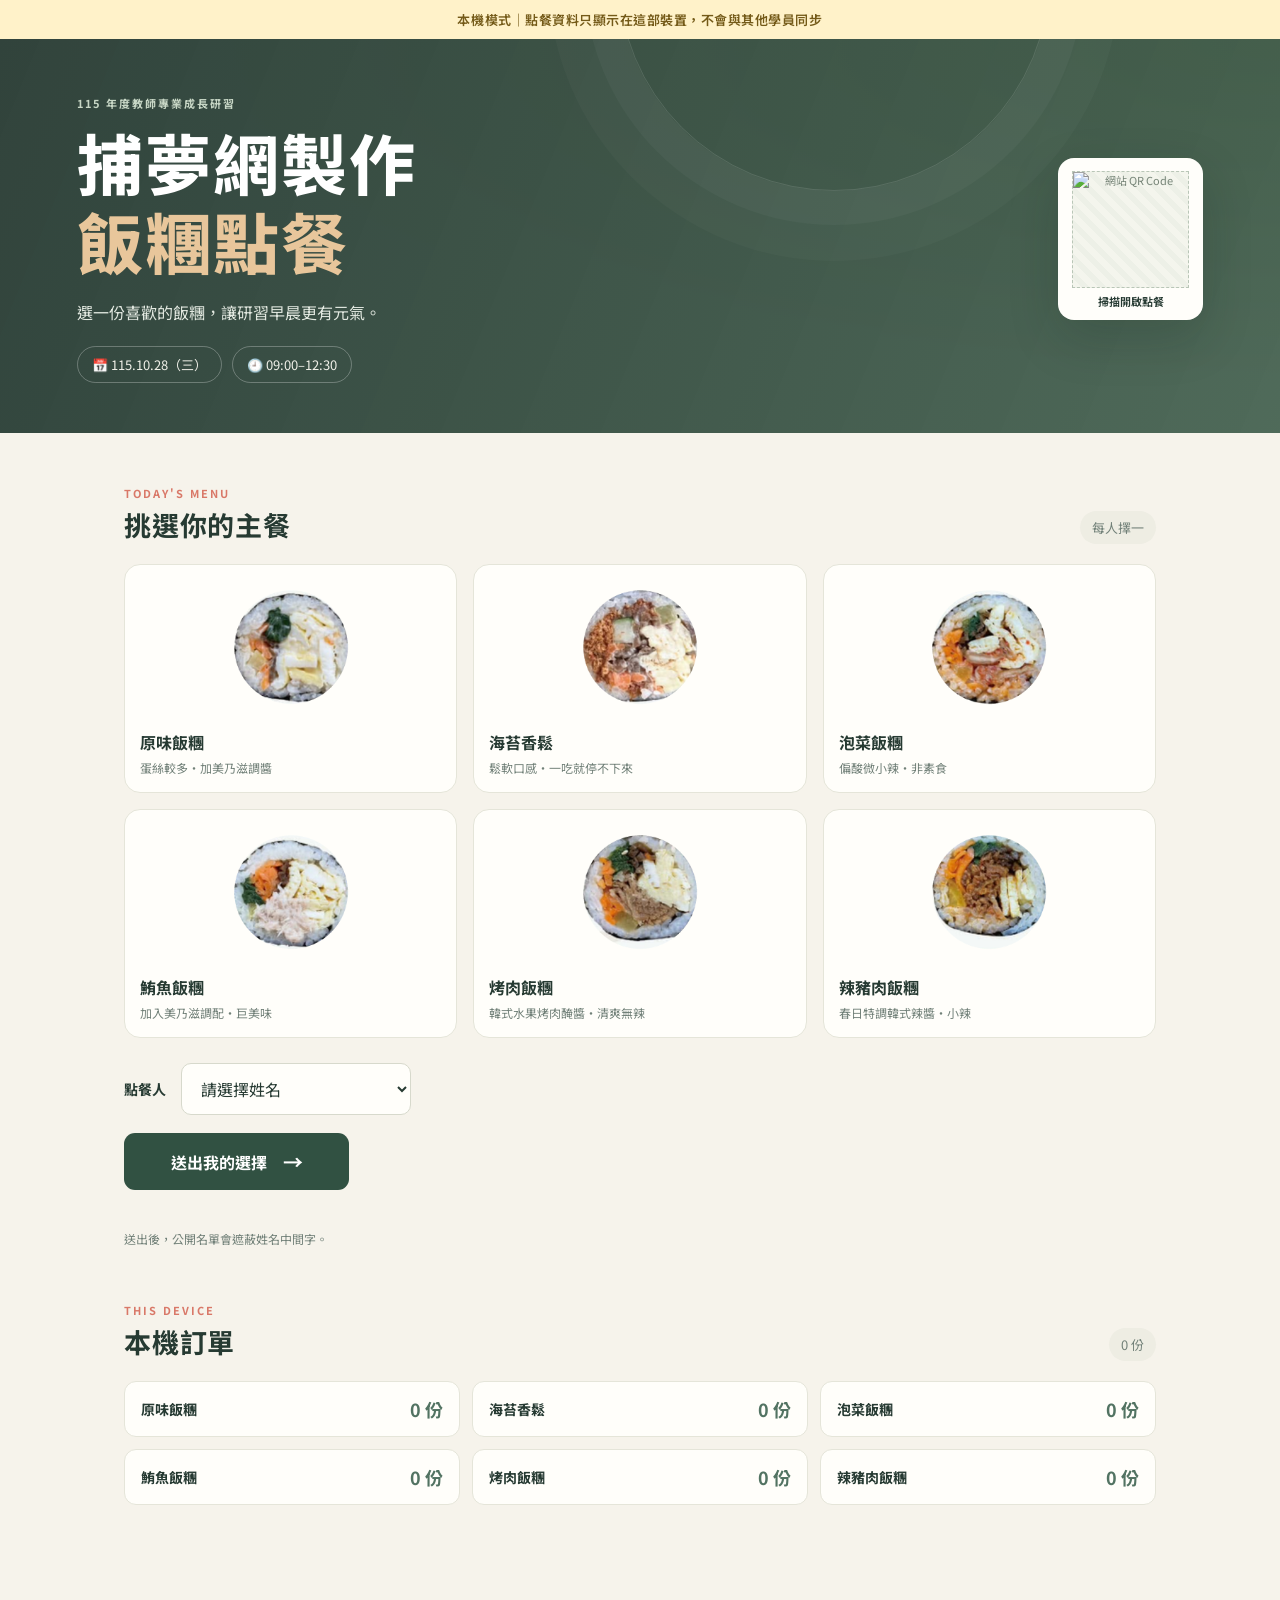
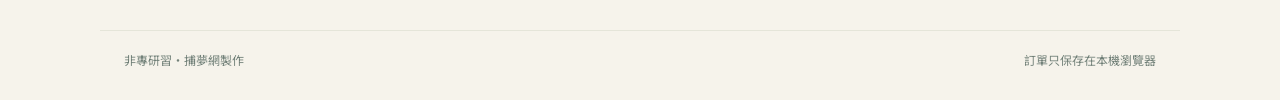
==== index.html @ 96fbd4ed "Create workshop lunch ordering site" ====
<!doctype html>
<html lang="zh-Hant">
<head>
  <meta charset="utf-8">
  <meta name="viewport" content="width=device-width, initial-scale=1">
  <meta name="theme-color" content="#f6f3eb">
  <title>非專研習・捕夢網製作｜飯糰點餐</title>
  <link rel="stylesheet" href="styles.css">
</head>
<body>
  <div class="preview-banner">本機模式｜點餐資料只顯示在這部裝置，不會與其他學員同步</div>
  <header class="hero">
    <div class="hero-copy">
      <p class="eyebrow">115 年度教師專業成長研習</p>
      <h1>捕夢網製作<br><span>飯糰點餐</span></h1>
      <p class="lead">選一份喜歡的飯糰，讓研習早晨更有元氣。</p>
      <div class="event-meta"><span>📅 115.10.28（三）</span><span>🕘 09:00–12:30</span></div>
    </div>
    <aside class="qr-card" aria-label="網站 QR Code">
      <div id="qr-placeholder" class="qr-placeholder"><span>網站發布後<br>顯示 QR Code</span></div>
      <p>掃描開啟點餐</p>
    </aside>
  </header>

  <main>
    <section class="menu-section" aria-labelledby="menu-title">
      <div class="section-heading"><div><p class="eyebrow">TODAY'S MENU</p><h2 id="menu-title">挑選你的主餐</h2></div><span class="select-note">每人擇一</span></div>
      <form id="order-form">
        <fieldset class="menu-grid" aria-label="主餐選項">
          <legend class="sr-only">請選擇一種飯糰</legend>
          <label class="meal-card"><input type="radio" name="meal" value="原味飯糰" required><span class="meal-photo p1" role="img" aria-label="原味飯糰圖片"></span><span class="meal-info"><strong>原味飯糰</strong><small>蛋絲較多・加美乃滋調醬</small></span><span class="checkmark">✓</span></label>
          <label class="meal-card"><input type="radio" name="meal" value="海苔香鬆"><span class="meal-photo p2" role="img" aria-label="海苔香鬆飯糰圖片"></span><span class="meal-info"><strong>海苔香鬆</strong><small>鬆軟口感・一吃就停不下來</small></span><span class="checkmark">✓</span></label>
          <label class="meal-card"><input type="radio" name="meal" value="泡菜飯糰"><span class="meal-photo p3" role="img" aria-label="泡菜飯糰圖片"></span><span class="meal-info"><strong>泡菜飯糰</strong><small>偏酸微小辣・非素食</small></span><span class="checkmark">✓</span></label>
          <label class="meal-card"><input type="radio" name="meal" value="鮪魚飯糰"><span class="meal-photo p4" role="img" aria-label="鮪魚飯糰圖片"></span><span class="meal-info"><strong>鮪魚飯糰</strong><small>加入美乃滋調配・巨美味</small></span><span class="checkmark">✓</span></label>
          <label class="meal-card"><input type="radio" name="meal" value="烤肉飯糰"><span class="meal-photo p5" role="img" aria-label="烤肉飯糰圖片"></span><span class="meal-info"><strong>烤肉飯糰</strong><small>韓式水果烤肉醃醬・清爽無辣</small></span><span class="checkmark">✓</span></label>
          <label class="meal-card"><input type="radio" name="meal" value="辣豬肉飯糰"><span class="meal-photo p6" role="img" aria-label="辣豬肉飯糰圖片"></span><span class="meal-info"><strong>辣豬肉飯糰</strong><small>春日特調韓式辣醬・小辣</small></span><span class="checkmark">✓</span></label>
        </fieldset>
        <div class="form-row">
          <label for="attendee">點餐人</label>
          <select id="attendee" name="attendee" required>
            <option value="" selected disabled>請選擇姓名</option>
            <option>怡雯</option><option>永哲</option><option>佩湘</option><option>思瑩</option><option>恩慈</option><option>育如</option><option>玉帆</option>
            <option value="onsite">現場報名（自行填姓名）</option>
          </select>
          <input id="onsite-name" class="onsite-name" type="text" maxlength="30" placeholder="請填寫姓名" aria-label="現場報名姓名" hidden>
        </div>
        <button class="submit-button" type="submit">送出我的選擇 <span>→</span></button>
        <p id="form-message" class="form-message" role="status" aria-live="polite"></p>
        <p class="privacy-note">送出後，公開名單會遮蔽姓名中間字。</p>
      </form>
    </section>

    <section id="thanks" class="thanks-card" hidden>
      <div class="thanks-icon">✦</div><div><h2>點餐已收到</h2><p id="receipt-text"></p></div>
      <button id="download-card" class="secondary-button" type="button">下載 PNG 點餐卡</button>
    </section>

    <section class="orders-section"><div class="section-heading"><div><p class="eyebrow">THIS DEVICE</p><h2>本機訂單</h2></div><span id="total-count" class="total-count">0 份</span></div><div id="meal-stats" class="stats-grid"></div><div id="public-orders" class="public-orders"></div></section>
  </main>
  <footer><span>非專研習・捕夢網製作</span><span>訂單只保存在本機瀏覽器</span></footer>
  <canvas id="order-canvas" width="900" height="1200" hidden></canvas>
  <script src="app.js" defer></script>
</body>
</html>
---- styles.css ----
@import url('https://fonts.googleapis.com/css2?family=Noto+Sans+TC:wght@400;500;600;700;800&family=Playfair+Display:wght@600;700&display=swap');
:root{--ink:#263a32;--muted:#718078;--green:#527362;--deep:#315142;--cream:#f6f3eb;--paper:#fffefa;--coral:#d97868;--line:#e5e5d9;--shadow:0 18px 50px rgba(46,67,53,.09)}
*{box-sizing:border-box}body{margin:0;background:var(--cream);color:var(--ink);font-family:'Noto Sans TC',sans-serif;font-size:16px}.preview-banner{background:#fff2c9;color:#745a18;text-align:center;padding:10px 16px;font-size:13px;font-weight:600;letter-spacing:.04em}.hero{background:linear-gradient(112deg,rgba(38,58,50,.95),rgba(56,87,69,.88)),radial-gradient(ellipse at top right,#b5b794,transparent 60%);color:white;padding:56px max(6vw,24px) 50px;display:flex;align-items:center;justify-content:space-between;gap:34px;position:relative;overflow:hidden}.hero:after{content:"";position:absolute;width:430px;height:430px;border:1px solid rgba(255,255,255,.12);border-radius:50%;right:18%;top:-280px;box-shadow:0 0 0 34px rgba(255,255,255,.03),0 0 0 70px rgba(255,255,255,.025)}.hero-copy{position:relative;z-index:1;max-width:690px}.eyebrow{color:#c8d7c6;font-size:11px;letter-spacing:.18em;font-weight:700;margin:0 0 11px;text-transform:uppercase}.hero h1{font-size:clamp(39px,6vw,66px);line-height:1.2;letter-spacing:.03em;margin:0;font-weight:800}.hero h1 span{color:#e8c69b}.lead{color:#e3e9e1;margin:20px 0 22px;font-size:16px}.event-meta{display:flex;flex-wrap:wrap;gap:10px}.event-meta span{border:1px solid rgba(255,255,255,.27);border-radius:999px;padding:8px 14px;font-size:13px;color:#f1f1e9}.qr-card{position:relative;z-index:1;text-align:center;background:var(--paper);border-radius:16px;padding:13px 14px 8px;color:var(--ink);width:145px;flex:0 0 145px;box-shadow:0 18px 50px rgba(18,33,25,.18)}.qr-card p{font-size:11px;margin:5px 0 3px;font-weight:600}.qr-placeholder{width:117px;height:117px;border:1px dashed #b9c6b7;display:grid;place-items:center;background:repeating-linear-gradient(45deg,#f4f5ed,#f4f5ed 6px,#edf0e7 6px,#edf0e7 12px);color:#778578;font-size:11px;line-height:1.6}.qr-placeholder img{width:100%;height:100%;object-fit:cover}main{max-width:1080px;padding:52px 24px 70px;margin:0 auto}.menu-section,.orders-section{margin-bottom:55px}.section-heading{display:flex;align-items:end;justify-content:space-between;gap:18px;margin-bottom:20px}.section-heading .eyebrow{color:var(--coral);margin-bottom:4px}.section-heading h2{font-size:27px;letter-spacing:.03em;margin:0}.select-note,.total-count{color:var(--muted);font-size:13px;background:#eeede3;padding:7px 12px;border-radius:999px}.menu-grid{border:0;padding:0;margin:0 0 25px;display:grid;grid-template-columns:repeat(3,minmax(0,1fr));gap:16px}.meal-card{position:relative;display:flex;flex-direction:column;overflow:hidden;border:1px solid var(--line);background:var(--paper);border-radius:16px;cursor:pointer;transition:transform .18s ease,border-color .18s ease,box-shadow .18s ease}.meal-card:hover{transform:translateY(-3px);box-shadow:var(--shadow)}.meal-card:has(input:checked){border:2px solid var(--green);box-shadow:0 0 0 3px rgba(82,115,98,.12)}.meal-card input{position:absolute;opacity:0;inset:0;z-index:1;cursor:pointer}.meal-photo{display:block;width:min(100%,136px);aspect-ratio:1;border-radius:50%;margin:14px auto 2px;background-repeat:no-repeat;background-size:contain;background-position:center;background-color:transparent}.p1{background-image:url('assets/meal-circle-1.png')}.p2{background-image:url('assets/meal-circle-2.png')}.p3{background-image:url('assets/meal-circle-3.png')}.p4{background-image:url('assets/meal-circle-4.png')}.p5{background-image:url('assets/meal-circle-5.png')}.p6{background-image:url('assets/meal-circle-6.png')}.meal-info{display:flex;flex-direction:column;gap:5px;padding:13px 15px 15px}.meal-info strong{font-size:16px}.meal-info small{font-size:12px;line-height:1.5;color:var(--muted)}.checkmark{position:absolute;right:12px;top:12px;z-index:2;display:grid;place-items:center;width:27px;height:27px;border-radius:50%;background:var(--green);color:white;opacity:0;pointer-events:none}.meal-card:has(input:checked) .checkmark{opacity:1}.sr-only{position:absolute!important;width:1px;height:1px;padding:0;margin:-1px;overflow:hidden;clip:rect(0,0,0,0);white-space:nowrap;border:0}.form-row{display:flex;gap:15px;align-items:center;flex-wrap:wrap;margin:25px 0 18px}.form-row label{font-weight:700;font-size:14px}.form-row select,.onsite-name{font:inherit;border:1px solid #d7d9cc;background:var(--paper);border-radius:10px;padding:12px 15px;color:var(--ink);min-width:230px}.onsite-name:not([hidden]){display:block}.submit-button{border:0;background:var(--deep);color:white;border-radius:11px;padding:14px 21px;font:inherit;font-weight:700;cursor:pointer;min-width:225px;transition:background .2s}.submit-button:hover{background:#243c30}.submit-button span{font-size:20px;vertical-align:-1px;margin-left:12px}.form-message{min-height:24px;color:#b54f43;font-size:13px;margin:8px 0}.privacy-note{color:var(--muted);font-size:12px;margin:0}.thanks-card{display:flex;align-items:center;gap:15px;background:#e9f0e8;border:1px solid #d2dfd0;padding:19px 21px;border-radius:15px;margin:0 0 53px}.thanks-card[hidden]{display:none}.thanks-icon{font-size:27px;color:var(--coral)}.thanks-card h2{font-size:18px;margin:0 0 4px}.thanks-card p{font-size:13px;color:#52645a;margin:0}.secondary-button{margin-left:auto;border:1px solid #a7b9a6;background:transparent;color:var(--deep);padding:10px 14px;border-radius:9px;font:inherit;font-size:13px;font-weight:700;cursor:pointer}.stats-grid{display:grid;grid-template-columns:repeat(3,minmax(0,1fr));gap:12px}.stat{display:flex;justify-content:space-between;align-items:center;background:var(--paper);border:1px solid var(--line);border-radius:12px;padding:14px 16px}.stat strong{font-size:14px}.stat span{font-weight:700;color:var(--green);font-size:18px}.public-orders{margin-top:14px;background:var(--paper);border:1px solid var(--line);border-radius:14px;overflow:hidden}.public-orders:empty{display:none}.order-row{display:grid;grid-template-columns:1fr 1.3fr auto;gap:10px;padding:12px 16px;border-bottom:1px solid #efefe7;font-size:13px}.order-row:last-child{border-bottom:0}.order-row span:nth-child(2){color:var(--muted)}.order-row time{font-size:11px;color:#98a198}footer{display:flex;justify-content:space-between;align-items:center;max-width:1080px;margin:0 auto;padding:20px 24px 32px;color:var(--muted);font-size:12px;border-top:1px solid var(--line)}footer a{color:var(--green);font-weight:700;text-decoration:none}.admin-body{min-height:100vh;display:grid;place-items:center;padding:24px}.admin-panel{max-width:500px;width:100%;background:var(--paper);border-radius:18px;padding:30px;box-shadow:var(--shadow)}.admin-panel h1{margin:0 0 8px;font-size:27px}.admin-panel p{color:var(--muted);font-size:14px;line-height:1.7}.admin-panel a{color:var(--green)}
@media(max-width:760px){.hero{padding:42px 24px;align-items:flex-start}.qr-card{width:118px;flex-basis:118px;padding:10px}.qr-placeholder{width:96px;height:96px}.hero-copy{max-width:70%}.event-meta{gap:7px}.event-meta span{font-size:11px;padding:7px 10px}.menu-grid{grid-template-columns:repeat(2,minmax(0,1fr))}.meal-photo{width:min(100%,112px);aspect-ratio:1}main{padding-top:38px}.section-heading h2{font-size:23px}}
@media(max-width:520px){.hero{padding:35px 18px 30px;gap:12px}.hero-copy{max-width:none;flex:1}.hero h1{font-size:39px}.lead{font-size:13px;line-height:1.65;margin:13px 0}.event-meta{flex-direction:column;align-items:flex-start}.event-meta span{font-size:10px}.qr-card{width:88px;flex-basis:88px;padding:7px}.qr-placeholder{width:74px;height:74px;font-size:9px}.qr-card p{font-size:9px}.menu-grid{gap:10px}.meal-card{border-radius:12px}.meal-info{padding:10px}.meal-info strong{font-size:14px}.meal-info small{font-size:11px}.form-row{align-items:stretch}.form-row label{width:100%}.form-row select,.onsite-name{width:100%;min-width:0}.submit-button{width:100%}.stats-grid{grid-template-columns:1fr 1fr}.stat{padding:12px}.stat strong{font-size:12px}.stat span{font-size:16px}.order-row{grid-template-columns:1fr 1fr}.order-row time{grid-column:1/-1}.thanks-card{align-items:flex-start;flex-wrap:wrap}.secondary-button{margin-left:40px}footer{padding-inline:18px}}
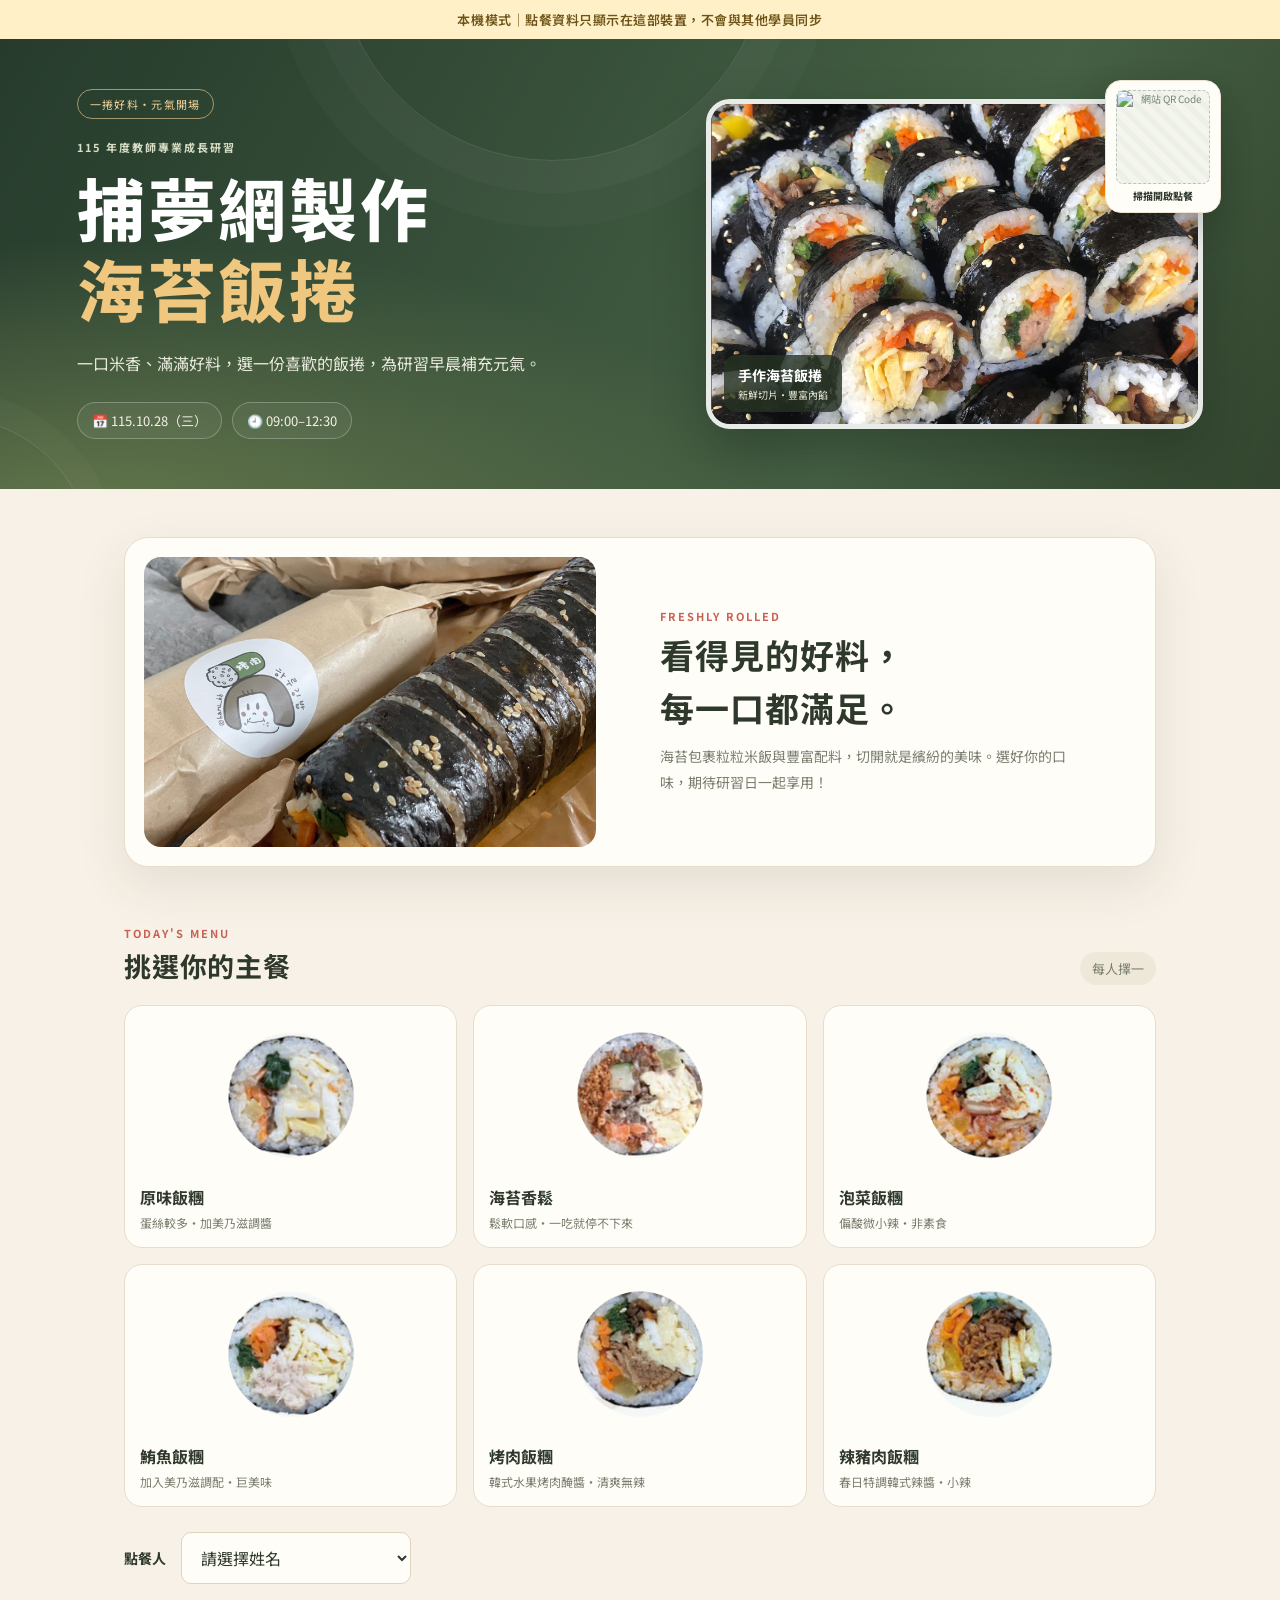
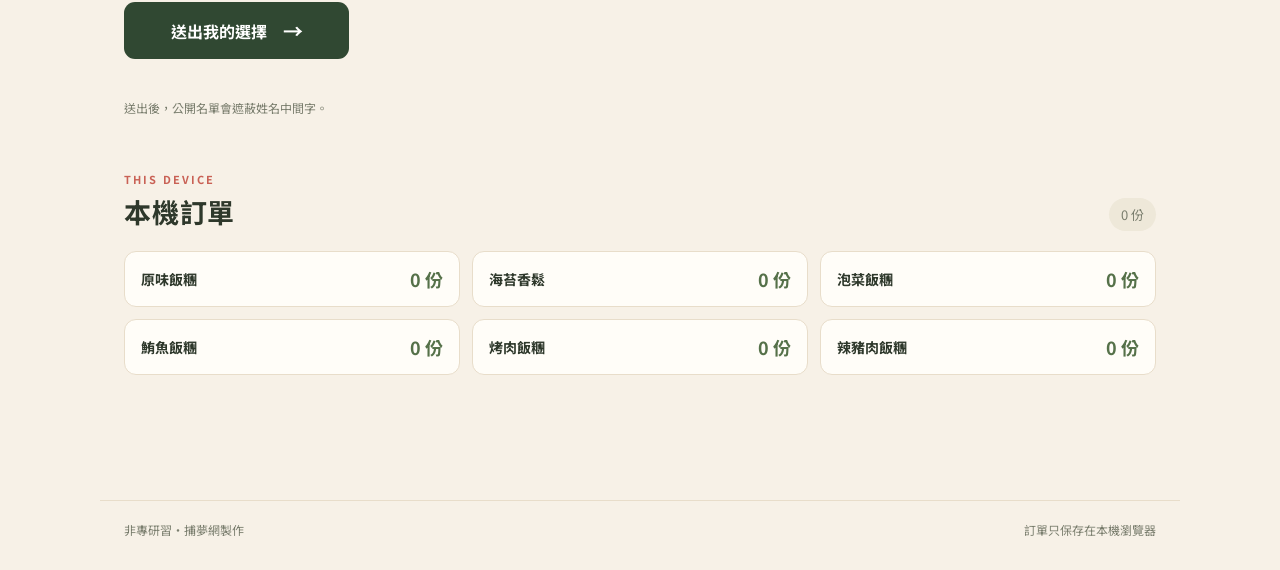
==== commit 1f623fdf: "Refresh lunch site with supplied seaweed roll photos" ====
--- a/index.html
+++ b/index.html
@@ -3,26 +3,36 @@
 <head>
   <meta charset="utf-8">
   <meta name="viewport" content="width=device-width, initial-scale=1">
-  <meta name="theme-color" content="#f6f3eb">
-  <title>非專研習・捕夢網製作｜飯糰點餐</title>
+  <meta name="theme-color" content="#f7f1e7">
+  <meta name="description" content="非專研習・捕夢網製作｜挑選一份海苔飯捲，讓研習早晨更有元氣。">
+  <title>非專研習・捕夢網製作｜海苔飯捲點餐</title>
   <link rel="stylesheet" href="styles.css">
 </head>
 <body>
   <div class="preview-banner">本機模式｜點餐資料只顯示在這部裝置，不會與其他學員同步</div>
   <header class="hero">
     <div class="hero-copy">
+      <span class="hero-stamp">一捲好料・元氣開場</span>
       <p class="eyebrow">115 年度教師專業成長研習</p>
-      <h1>捕夢網製作<br><span>飯糰點餐</span></h1>
-      <p class="lead">選一份喜歡的飯糰，讓研習早晨更有元氣。</p>
+      <h1>捕夢網製作<br><span>海苔飯捲</span></h1>
+      <p class="lead">一口米香、滿滿好料，選一份喜歡的飯捲，為研習早晨補充元氣。</p>
       <div class="event-meta"><span>📅 115.10.28（三）</span><span>🕘 09:00–12:30</span></div>
     </div>
-    <aside class="qr-card" aria-label="網站 QR Code">
-      <div id="qr-placeholder" class="qr-placeholder"><span>網站發布後<br>顯示 QR Code</span></div>
-      <p>掃描開啟點餐</p>
+    <aside class="hero-visual" aria-label="海苔飯捲照片與網站 QR Code">
+      <img class="hero-food" src="assets/seaweed-roll-platter.png" alt="切成一口大小、包著海苔與豐富餡料的飯捲">
+      <div class="photo-caption"><span>手作海苔飯捲</span><small>新鮮切片・豐富內餡</small></div>
+      <div class="qr-card" aria-label="網站 QR Code">
+        <div id="qr-placeholder" class="qr-placeholder"><span>載入 QR Code…</span></div>
+        <p>掃描開啟點餐</p>
+      </div>
     </aside>
   </header>
 
   <main>
+    <section class="food-intro" aria-label="飯捲介紹">
+      <img src="assets/seaweed-roll-wrapped.png" alt="以牛皮紙包裝的海苔飯捲，露出新鮮餡料切面" loading="lazy">
+      <div><p class="eyebrow">FRESHLY ROLLED</p><h2>看得見的好料，<br>每一口都滿足。</h2><p>海苔包裹粒粒米飯與豐富配料，切開就是繽紛的美味。選好你的口味，期待研習日一起享用！</p></div>
+    </section>
     <section class="menu-section" aria-labelledby="menu-title">
       <div class="section-heading"><div><p class="eyebrow">TODAY'S MENU</p><h2 id="menu-title">挑選你的主餐</h2></div><span class="select-note">每人擇一</span></div>
       <form id="order-form">
--- a/styles.css
+++ b/styles.css
@@ -1,5 +1,8 @@
 @import url('https://fonts.googleapis.com/css2?family=Noto+Sans+TC:wght@400;500;600;700;800&family=Playfair+Display:wght@600;700&display=swap');
-:root{--ink:#263a32;--muted:#718078;--green:#527362;--deep:#315142;--cream:#f6f3eb;--paper:#fffefa;--coral:#d97868;--line:#e5e5d9;--shadow:0 18px 50px rgba(46,67,53,.09)}
-*{box-sizing:border-box}body{margin:0;background:var(--cream);color:var(--ink);font-family:'Noto Sans TC',sans-serif;font-size:16px}.preview-banner{background:#fff2c9;color:#745a18;text-align:center;padding:10px 16px;font-size:13px;font-weight:600;letter-spacing:.04em}.hero{background:linear-gradient(112deg,rgba(38,58,50,.95),rgba(56,87,69,.88)),radial-gradient(ellipse at top right,#b5b794,transparent 60%);color:white;padding:56px max(6vw,24px) 50px;display:flex;align-items:center;justify-content:space-between;gap:34px;position:relative;overflow:hidden}.hero:after{content:"";position:absolute;width:430px;height:430px;border:1px solid rgba(255,255,255,.12);border-radius:50%;right:18%;top:-280px;box-shadow:0 0 0 34px rgba(255,255,255,.03),0 0 0 70px rgba(255,255,255,.025)}.hero-copy{position:relative;z-index:1;max-width:690px}.eyebrow{color:#c8d7c6;font-size:11px;letter-spacing:.18em;font-weight:700;margin:0 0 11px;text-transform:uppercase}.hero h1{font-size:clamp(39px,6vw,66px);line-height:1.2;letter-spacing:.03em;margin:0;font-weight:800}.hero h1 span{color:#e8c69b}.lead{color:#e3e9e1;margin:20px 0 22px;font-size:16px}.event-meta{display:flex;flex-wrap:wrap;gap:10px}.event-meta span{border:1px solid rgba(255,255,255,.27);border-radius:999px;padding:8px 14px;font-size:13px;color:#f1f1e9}.qr-card{position:relative;z-index:1;text-align:center;background:var(--paper);border-radius:16px;padding:13px 14px 8px;color:var(--ink);width:145px;flex:0 0 145px;box-shadow:0 18px 50px rgba(18,33,25,.18)}.qr-card p{font-size:11px;margin:5px 0 3px;font-weight:600}.qr-placeholder{width:117px;height:117px;border:1px dashed #b9c6b7;display:grid;place-items:center;background:repeating-linear-gradient(45deg,#f4f5ed,#f4f5ed 6px,#edf0e7 6px,#edf0e7 12px);color:#778578;font-size:11px;line-height:1.6}.qr-placeholder img{width:100%;height:100%;object-fit:cover}main{max-width:1080px;padding:52px 24px 70px;margin:0 auto}.menu-section,.orders-section{margin-bottom:55px}.section-heading{display:flex;align-items:end;justify-content:space-between;gap:18px;margin-bottom:20px}.section-heading .eyebrow{color:var(--coral);margin-bottom:4px}.section-heading h2{font-size:27px;letter-spacing:.03em;margin:0}.select-note,.total-count{color:var(--muted);font-size:13px;background:#eeede3;padding:7px 12px;border-radius:999px}.menu-grid{border:0;padding:0;margin:0 0 25px;display:grid;grid-template-columns:repeat(3,minmax(0,1fr));gap:16px}.meal-card{position:relative;display:flex;flex-direction:column;overflow:hidden;border:1px solid var(--line);background:var(--paper);border-radius:16px;cursor:pointer;transition:transform .18s ease,border-color .18s ease,box-shadow .18s ease}.meal-card:hover{transform:translateY(-3px);box-shadow:var(--shadow)}.meal-card:has(input:checked){border:2px solid var(--green);box-shadow:0 0 0 3px rgba(82,115,98,.12)}.meal-card input{position:absolute;opacity:0;inset:0;z-index:1;cursor:pointer}.meal-photo{display:block;width:min(100%,136px);aspect-ratio:1;border-radius:50%;margin:14px auto 2px;background-repeat:no-repeat;background-size:contain;background-position:center;background-color:transparent}.p1{background-image:url('assets/meal-circle-1.png')}.p2{background-image:url('assets/meal-circle-2.png')}.p3{background-image:url('assets/meal-circle-3.png')}.p4{background-image:url('assets/meal-circle-4.png')}.p5{background-image:url('assets/meal-circle-5.png')}.p6{background-image:url('assets/meal-circle-6.png')}.meal-info{display:flex;flex-direction:column;gap:5px;padding:13px 15px 15px}.meal-info strong{font-size:16px}.meal-info small{font-size:12px;line-height:1.5;color:var(--muted)}.checkmark{position:absolute;right:12px;top:12px;z-index:2;display:grid;place-items:center;width:27px;height:27px;border-radius:50%;background:var(--green);color:white;opacity:0;pointer-events:none}.meal-card:has(input:checked) .checkmark{opacity:1}.sr-only{position:absolute!important;width:1px;height:1px;padding:0;margin:-1px;overflow:hidden;clip:rect(0,0,0,0);white-space:nowrap;border:0}.form-row{display:flex;gap:15px;align-items:center;flex-wrap:wrap;margin:25px 0 18px}.form-row label{font-weight:700;font-size:14px}.form-row select,.onsite-name{font:inherit;border:1px solid #d7d9cc;background:var(--paper);border-radius:10px;padding:12px 15px;color:var(--ink);min-width:230px}.onsite-name:not([hidden]){display:block}.submit-button{border:0;background:var(--deep);color:white;border-radius:11px;padding:14px 21px;font:inherit;font-weight:700;cursor:pointer;min-width:225px;transition:background .2s}.submit-button:hover{background:#243c30}.submit-button span{font-size:20px;vertical-align:-1px;margin-left:12px}.form-message{min-height:24px;color:#b54f43;font-size:13px;margin:8px 0}.privacy-note{color:var(--muted);font-size:12px;margin:0}.thanks-card{display:flex;align-items:center;gap:15px;background:#e9f0e8;border:1px solid #d2dfd0;padding:19px 21px;border-radius:15px;margin:0 0 53px}.thanks-card[hidden]{display:none}.thanks-icon{font-size:27px;color:var(--coral)}.thanks-card h2{font-size:18px;margin:0 0 4px}.thanks-card p{font-size:13px;color:#52645a;margin:0}.secondary-button{margin-left:auto;border:1px solid #a7b9a6;background:transparent;color:var(--deep);padding:10px 14px;border-radius:9px;font:inherit;font-size:13px;font-weight:700;cursor:pointer}.stats-grid{display:grid;grid-template-columns:repeat(3,minmax(0,1fr));gap:12px}.stat{display:flex;justify-content:space-between;align-items:center;background:var(--paper);border:1px solid var(--line);border-radius:12px;padding:14px 16px}.stat strong{font-size:14px}.stat span{font-weight:700;color:var(--green);font-size:18px}.public-orders{margin-top:14px;background:var(--paper);border:1px solid var(--line);border-radius:14px;overflow:hidden}.public-orders:empty{display:none}.order-row{display:grid;grid-template-columns:1fr 1.3fr auto;gap:10px;padding:12px 16px;border-bottom:1px solid #efefe7;font-size:13px}.order-row:last-child{border-bottom:0}.order-row span:nth-child(2){color:var(--muted)}.order-row time{font-size:11px;color:#98a198}footer{display:flex;justify-content:space-between;align-items:center;max-width:1080px;margin:0 auto;padding:20px 24px 32px;color:var(--muted);font-size:12px;border-top:1px solid var(--line)}footer a{color:var(--green);font-weight:700;text-decoration:none}.admin-body{min-height:100vh;display:grid;place-items:center;padding:24px}.admin-panel{max-width:500px;width:100%;background:var(--paper);border-radius:18px;padding:30px;box-shadow:var(--shadow)}.admin-panel h1{margin:0 0 8px;font-size:27px}.admin-panel p{color:var(--muted);font-size:14px;line-height:1.7}.admin-panel a{color:var(--green)}
-@media(max-width:760px){.hero{padding:42px 24px;align-items:flex-start}.qr-card{width:118px;flex-basis:118px;padding:10px}.qr-placeholder{width:96px;height:96px}.hero-copy{max-width:70%}.event-meta{gap:7px}.event-meta span{font-size:11px;padding:7px 10px}.menu-grid{grid-template-columns:repeat(2,minmax(0,1fr))}.meal-photo{width:min(100%,112px);aspect-ratio:1}main{padding-top:38px}.section-heading h2{font-size:23px}}
-@media(max-width:520px){.hero{padding:35px 18px 30px;gap:12px}.hero-copy{max-width:none;flex:1}.hero h1{font-size:39px}.lead{font-size:13px;line-height:1.65;margin:13px 0}.event-meta{flex-direction:column;align-items:flex-start}.event-meta span{font-size:10px}.qr-card{width:88px;flex-basis:88px;padding:7px}.qr-placeholder{width:74px;height:74px;font-size:9px}.qr-card p{font-size:9px}.menu-grid{gap:10px}.meal-card{border-radius:12px}.meal-info{padding:10px}.meal-info strong{font-size:14px}.meal-info small{font-size:11px}.form-row{align-items:stretch}.form-row label{width:100%}.form-row select,.onsite-name{width:100%;min-width:0}.submit-button{width:100%}.stats-grid{grid-template-columns:1fr 1fr}.stat{padding:12px}.stat strong{font-size:12px}.stat span{font-size:16px}.order-row{grid-template-columns:1fr 1fr}.order-row time{grid-column:1/-1}.thanks-card{align-items:flex-start;flex-wrap:wrap}.secondary-button{margin-left:40px}footer{padding-inline:18px}}
+:root{--ink:#2e382b;--muted:#797d6d;--green:#557149;--deep:#304832;--cream:#f7f1e7;--paper:#fffdf8;--coral:#c96155;--line:#e8ddca;--gold:#e5b96f;--shadow:0 18px 50px rgba(64,62,41,.1)}
+*{box-sizing:border-box}html{scroll-behavior:smooth}body{margin:0;background:var(--cream);color:var(--ink);font-family:'Noto Sans TC',sans-serif;font-size:16px}.preview-banner{background:#fff0c7;color:#6f5419;text-align:center;padding:10px 16px;font-size:13px;font-weight:600;letter-spacing:.04em}
+.hero{background:radial-gradient(ellipse at 8% 110%,#66794d 0,transparent 42%),linear-gradient(120deg,#263b2c,#456044 70%,#33452e);color:white;padding:48px max(6vw,24px);display:grid;grid-template-columns:minmax(0,1fr) minmax(340px,.88fr);align-items:center;gap:clamp(26px,5vw,68px);position:relative;overflow:hidden;min-height:450px}.hero:before,.hero:after{content:"";position:absolute;border:1px solid rgba(255,255,255,.12);border-radius:50%;pointer-events:none}.hero:before{width:430px;height:430px;right:40%;top:-310px;box-shadow:0 0 0 32px rgba(255,255,255,.025),0 0 0 66px rgba(255,255,255,.02)}.hero:after{width:280px;height:280px;left:-190px;bottom:-210px;box-shadow:0 0 0 26px rgba(255,255,255,.025)}.hero-copy{position:relative;z-index:1;max-width:650px}.hero-stamp{display:inline-block;border:1px solid rgba(243,209,152,.6);color:#f1d29b;border-radius:999px;padding:6px 12px;font-size:11px;letter-spacing:.12em;margin-bottom:20px}.eyebrow{color:#d8dfc6;font-size:11px;letter-spacing:.18em;font-weight:700;margin:0 0 11px;text-transform:uppercase}.hero h1{font-size:clamp(42px,5.4vw,68px);line-height:1.2;letter-spacing:.04em;margin:0;font-weight:800}.hero h1 span{color:#f0c77f}.lead{color:#e9ebdf;margin:19px 0 24px;font-size:16px;line-height:1.9;max-width:520px}.event-meta{display:flex;flex-wrap:wrap;gap:10px}.event-meta span{border:1px solid rgba(255,255,255,.25);border-radius:999px;padding:8px 14px;font-size:13px;color:#f6f2e7;background:rgba(255,255,255,.055)}
+.hero-visual{position:relative;z-index:1;height:330px;border-radius:24px;overflow:visible}.hero-food{width:100%;height:100%;object-fit:cover;object-position:50% 50%;border-radius:24px;box-shadow:0 22px 52px rgba(15,24,15,.32);border:5px solid rgba(255,255,255,.88)}.photo-caption{position:absolute;left:18px;bottom:17px;display:flex;flex-direction:column;gap:2px;border-radius:12px;background:rgba(38,51,34,.8);padding:10px 14px;color:#fff}.photo-caption span{font-weight:700;font-size:14px}.photo-caption small{font-size:10px;color:#e9e9d8}.qr-card{position:absolute;right:-18px;top:-19px;text-align:center;background:var(--paper);border:1px solid #eee4d1;border-radius:16px;padding:9px 10px 7px;color:var(--ink);width:116px;box-shadow:0 12px 32px rgba(18,33,25,.2)}.qr-card p{font-size:10px;margin:4px 0 2px;font-weight:700}.qr-placeholder{width:94px;height:94px;border:1px dashed #b9c6b7;border-radius:7px;display:grid;place-items:center;background:repeating-linear-gradient(45deg,#f4f5ed,#f4f5ed 6px,#edf0e7 6px,#edf0e7 12px);color:#778578;font-size:10px;line-height:1.5}.qr-placeholder img{width:100%;height:100%;object-fit:cover;border-radius:6px}
+main{max-width:1080px;padding:40px 24px 70px;margin:0 auto}.food-intro{display:grid;grid-template-columns:minmax(260px,.95fr) 1fr;gap:clamp(25px,5vw,66px);align-items:center;margin:8px 0 58px;padding:19px;background:var(--paper);border:1px solid var(--line);border-radius:24px;box-shadow:var(--shadow)}.food-intro img{width:100%;height:290px;object-fit:cover;object-position:center 58%;border-radius:17px}.food-intro .eyebrow,.section-heading .eyebrow{color:var(--coral);margin-bottom:5px}.food-intro h2{font-size:clamp(24px,3vw,34px);line-height:1.55;margin:0 0 8px;letter-spacing:.03em}.food-intro div>p:last-child{font-size:14px;line-height:1.9;color:var(--muted);margin:0;max-width:430px}.menu-section,.orders-section{margin-bottom:55px}.section-heading{display:flex;align-items:end;justify-content:space-between;gap:18px;margin-bottom:20px}.section-heading h2{font-size:27px;letter-spacing:.03em;margin:0}.select-note,.total-count{color:var(--muted);font-size:13px;background:#eee8d9;padding:7px 12px;border-radius:999px}.menu-grid{border:0;padding:0;margin:0 0 25px;display:grid;grid-template-columns:repeat(3,minmax(0,1fr));gap:16px}.meal-card{position:relative;display:flex;flex-direction:column;overflow:hidden;border:1px solid var(--line);background:var(--paper);border-radius:18px;cursor:pointer;transition:transform .18s ease,border-color .18s ease,box-shadow .18s ease}.meal-card:hover{transform:translateY(-3px);box-shadow:var(--shadow)}.meal-card:has(input:checked){border:2px solid var(--green);box-shadow:0 0 0 3px rgba(82,115,98,.12)}.meal-card input{position:absolute;opacity:0;inset:0;z-index:1;cursor:pointer}.meal-photo{display:block;width:min(100%,150px);aspect-ratio:1;border-radius:50%;margin:14px auto 2px;background-repeat:no-repeat;background-size:contain;background-position:center;background-color:transparent}.p1{background-image:url('assets/meal-circle-1.png')}.p2{background-image:url('assets/meal-circle-2.png')}.p3{background-image:url('assets/meal-circle-3.png')}.p4{background-image:url('assets/meal-circle-4.png')}.p5{background-image:url('assets/meal-circle-5.png')}.p6{background-image:url('assets/meal-circle-6.png')}.meal-info{display:flex;flex-direction:column;gap:5px;padding:13px 15px 15px}.meal-info strong{font-size:16px}.meal-info small{font-size:12px;line-height:1.5;color:var(--muted)}.checkmark{position:absolute;right:12px;top:12px;z-index:2;display:grid;place-items:center;width:27px;height:27px;border-radius:50%;background:var(--green);color:white;opacity:0;pointer-events:none}.meal-card:has(input:checked) .checkmark{opacity:1}.sr-only{position:absolute!important;width:1px;height:1px;padding:0;margin:-1px;overflow:hidden;clip:rect(0,0,0,0);white-space:nowrap;border:0}.form-row{display:flex;gap:15px;align-items:center;flex-wrap:wrap;margin:25px 0 18px}.form-row label{font-weight:700;font-size:14px}.form-row select,.onsite-name{font:inherit;border:1px solid #ded3bd;background:var(--paper);border-radius:10px;padding:12px 15px;color:var(--ink);min-width:230px}.onsite-name:not([hidden]){display:block}.submit-button{border:0;background:var(--deep);color:white;border-radius:11px;padding:14px 21px;font:inherit;font-weight:700;cursor:pointer;min-width:225px;transition:background .2s}.submit-button:hover{background:#243c30}.submit-button span{font-size:20px;vertical-align:-1px;margin-left:12px}.form-message{min-height:24px;color:#b54f43;font-size:13px;margin:8px 0}.privacy-note{color:var(--muted);font-size:12px;margin:0}.thanks-card{display:flex;align-items:center;gap:15px;background:#e9f0e8;border:1px solid #d2dfd0;padding:19px 21px;border-radius:15px;margin:0 0 53px}.thanks-card[hidden]{display:none}.thanks-icon{font-size:27px;color:var(--coral)}.thanks-card h2{font-size:18px;margin:0 0 4px}.thanks-card p{font-size:13px;color:#52645a;margin:0}.secondary-button{margin-left:auto;border:1px solid #a7b9a6;background:transparent;color:var(--deep);padding:10px 14px;border-radius:9px;font:inherit;font-size:13px;font-weight:700;cursor:pointer}.stats-grid{display:grid;grid-template-columns:repeat(3,minmax(0,1fr));gap:12px}.stat{display:flex;justify-content:space-between;align-items:center;background:var(--paper);border:1px solid var(--line);border-radius:12px;padding:14px 16px}.stat strong{font-size:14px}.stat span{font-weight:700;color:var(--green);font-size:18px}.public-orders{margin-top:14px;background:var(--paper);border:1px solid var(--line);border-radius:14px;overflow:hidden}.public-orders:empty{display:none}.order-row{display:grid;grid-template-columns:1fr 1.3fr auto;gap:10px;padding:12px 16px;border-bottom:1px solid #efefe7;font-size:13px}.order-row:last-child{border-bottom:0}.order-row span:nth-child(2){color:var(--muted)}.order-row time{font-size:11px;color:#98a198}footer{display:flex;justify-content:space-between;align-items:center;max-width:1080px;margin:0 auto;padding:20px 24px 32px;color:var(--muted);font-size:12px;border-top:1px solid var(--line)}footer a{color:var(--green);font-weight:700;text-decoration:none}.admin-body{min-height:100vh;display:grid;place-items:center;padding:24px}.admin-panel{max-width:500px;width:100%;background:var(--paper);border-radius:18px;padding:30px;box-shadow:var(--shadow)}.admin-panel h1{margin:0 0 8px;font-size:27px}.admin-panel p{color:var(--muted);font-size:14px;line-height:1.7}.admin-panel a{color:var(--green)}
+@media(max-width:760px){.hero{padding:38px 24px;grid-template-columns:minmax(0,1fr) minmax(260px,.8fr);gap:25px;min-height:390px}.hero-visual{height:285px}.qr-card{right:-12px;width:102px;padding:7px}.qr-placeholder{width:84px;height:84px}.food-intro{grid-template-columns:1fr 1fr;gap:22px}.food-intro img{height:245px}.menu-grid{grid-template-columns:repeat(2,minmax(0,1fr))}main{padding-top:30px}.section-heading h2{font-size:23px}}
+@media(max-width:560px){.hero{padding:34px 19px 27px;grid-template-columns:1fr;gap:27px}.hero h1{font-size:42px}.hero-stamp{margin-bottom:14px}.lead{font-size:13px;line-height:1.8;margin:13px 0 17px}.event-meta{gap:7px}.event-meta span{font-size:10px;padding:7px 10px}.hero-visual{height:235px;margin:0 10px 5px 0}.hero-food{object-position:50% 54%}.qr-card{right:-11px;top:-13px;width:94px}.qr-placeholder{width:76px;height:76px}.qr-card p{font-size:9px}.photo-caption{left:12px;bottom:12px;padding:8px 11px}.photo-caption span{font-size:12px}.photo-caption small{font-size:9px}.food-intro{grid-template-columns:1fr;gap:16px;padding:13px;margin-bottom:40px}.food-intro img{height:220px}.food-intro h2{font-size:26px}.food-intro div{padding:0 5px 7px}.food-intro div>p:last-child{font-size:13px}.menu-grid{gap:10px}.meal-card{border-radius:12px}.meal-photo{width:min(100%,112px)}.meal-info{padding:10px}.meal-info strong{font-size:14px}.meal-info small{font-size:11px}.form-row{align-items:stretch}.form-row label{width:100%}.form-row select,.onsite-name{width:100%;min-width:0}.submit-button{width:100%}.stats-grid{grid-template-columns:1fr 1fr}.stat{padding:12px}.stat strong{font-size:12px}.stat span{font-size:16px}.order-row{grid-template-columns:1fr 1fr}.order-row time{grid-column:1/-1}.thanks-card{align-items:flex-start;flex-wrap:wrap}.secondary-button{margin-left:40px}footer{padding-inline:18px;gap:15px;font-size:10px}}
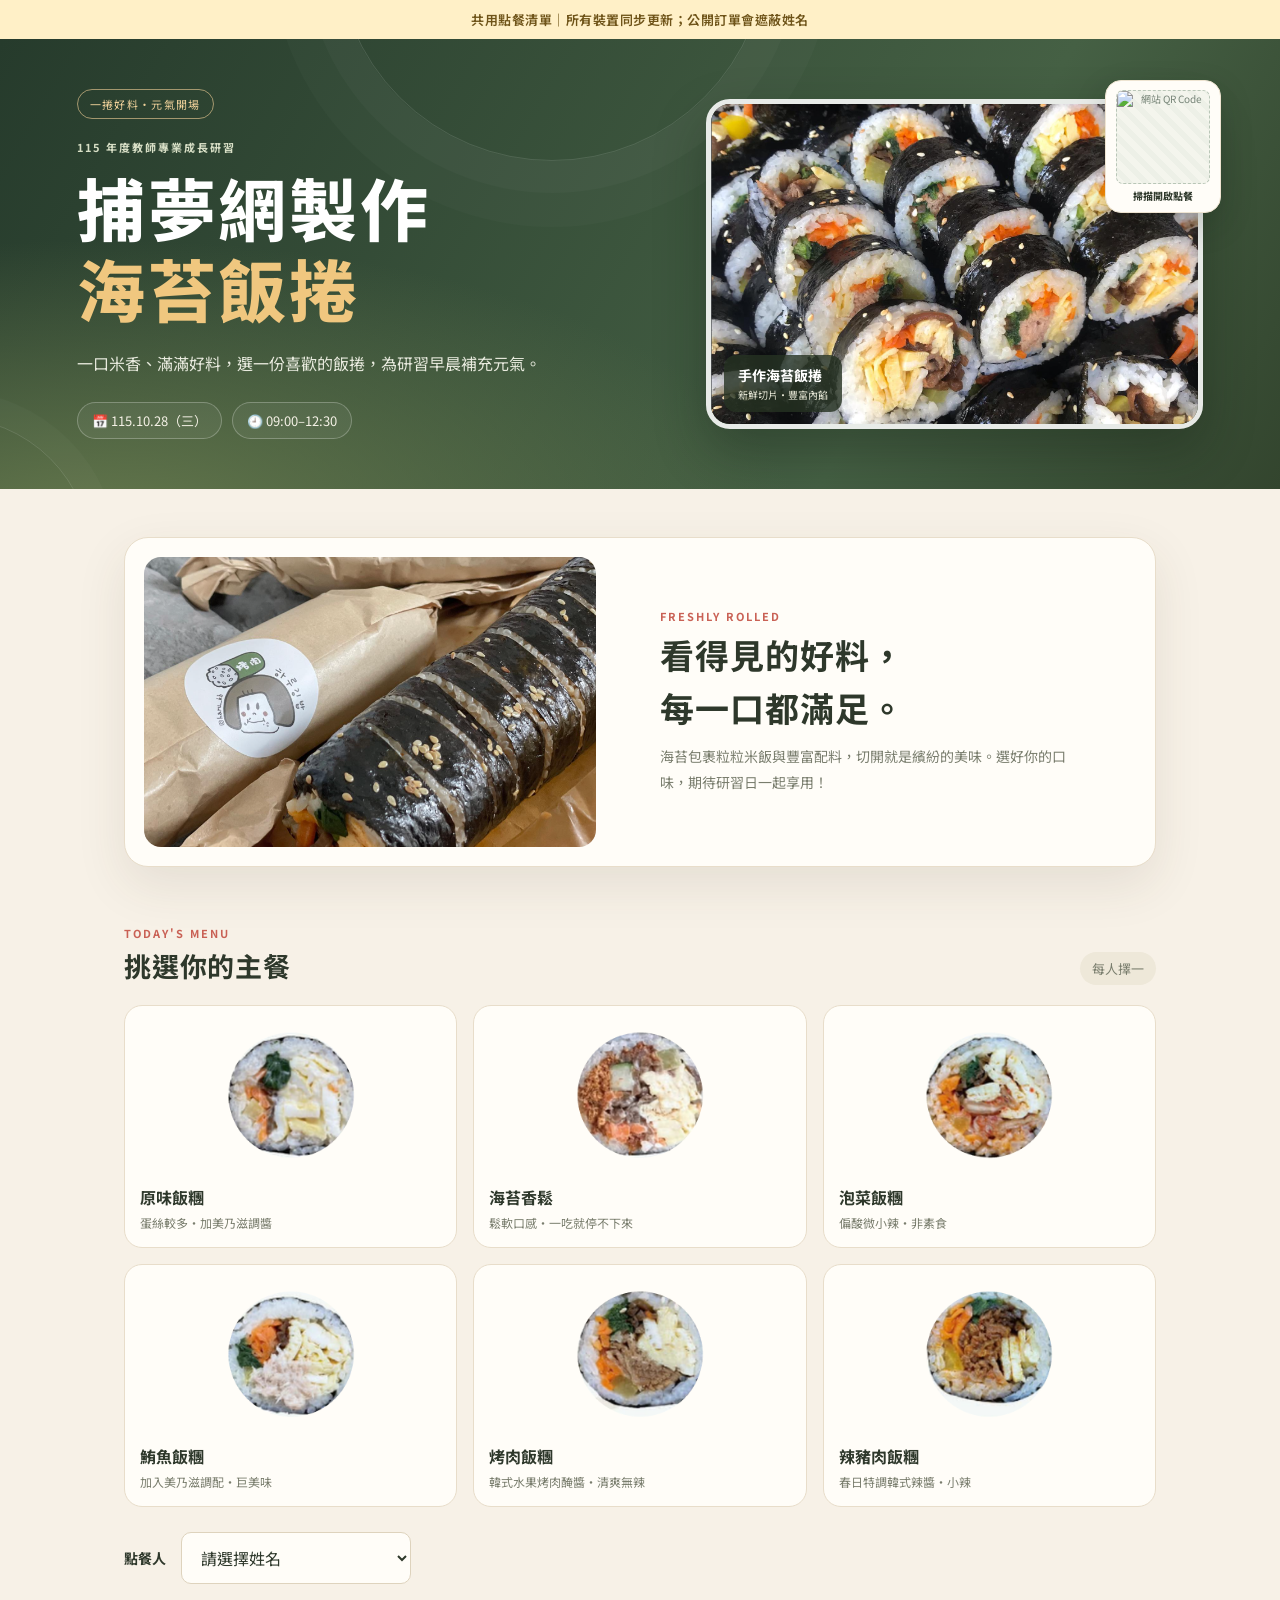
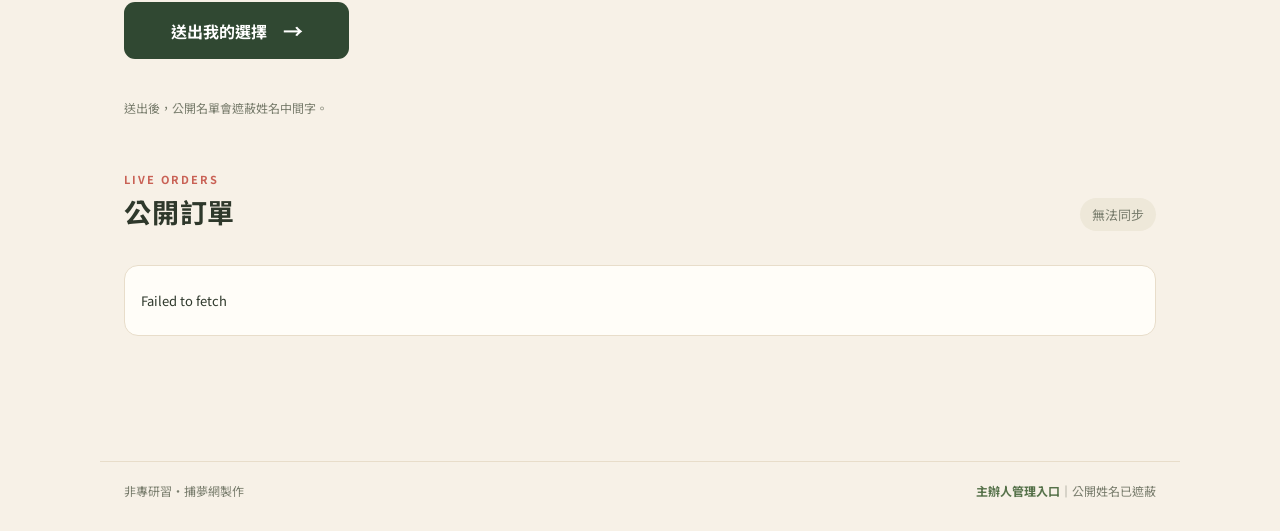
==== commit 30d58e9d: "Connect shared lunch orders and organizer dashboard" ====
--- a/index.html
+++ b/index.html
@@ -9,7 +9,7 @@
   <link rel="stylesheet" href="styles.css">
 </head>
 <body>
-  <div class="preview-banner">本機模式｜點餐資料只顯示在這部裝置，不會與其他學員同步</div>
+  <div class="preview-banner">共用點餐清單｜所有裝置同步更新；公開訂單會遮蔽姓名</div>
   <header class="hero">
     <div class="hero-copy">
       <span class="hero-stamp">一捲好料・元氣開場</span>
@@ -65,10 +65,11 @@
       <button id="download-card" class="secondary-button" type="button">下載 PNG 點餐卡</button>
     </section>
 
-    <section class="orders-section"><div class="section-heading"><div><p class="eyebrow">THIS DEVICE</p><h2>本機訂單</h2></div><span id="total-count" class="total-count">0 份</span></div><div id="meal-stats" class="stats-grid"></div><div id="public-orders" class="public-orders"></div></section>
+    <section class="orders-section"><div class="section-heading"><div><p class="eyebrow">LIVE ORDERS</p><h2>公開訂單</h2></div><span id="total-count" class="total-count">讀取中</span></div><div id="meal-stats" class="stats-grid"></div><div id="public-orders" class="public-orders"></div></section>
   </main>
-  <footer><span>非專研習・捕夢網製作</span><span>訂單只保存在本機瀏覽器</span></footer>
+  <footer><span>非專研習・捕夢網製作</span><span><a href="admin/">主辦人管理入口</a>｜公開姓名已遮蔽</span></footer>
   <canvas id="order-canvas" width="900" height="1200" hidden></canvas>
+  <script src="backend-config.js"></script>
   <script src="app.js" defer></script>
 </body>
 </html>
--- a/styles.css
+++ b/styles.css
@@ -6,3 +6,4 @@
 main{max-width:1080px;padding:40px 24px 70px;margin:0 auto}.food-intro{display:grid;grid-template-columns:minmax(260px,.95fr) 1fr;gap:clamp(25px,5vw,66px);align-items:center;margin:8px 0 58px;padding:19px;background:var(--paper);border:1px solid var(--line);border-radius:24px;box-shadow:var(--shadow)}.food-intro img{width:100%;height:290px;object-fit:cover;object-position:center 58%;border-radius:17px}.food-intro .eyebrow,.section-heading .eyebrow{color:var(--coral);margin-bottom:5px}.food-intro h2{font-size:clamp(24px,3vw,34px);line-height:1.55;margin:0 0 8px;letter-spacing:.03em}.food-intro div>p:last-child{font-size:14px;line-height:1.9;color:var(--muted);margin:0;max-width:430px}.menu-section,.orders-section{margin-bottom:55px}.section-heading{display:flex;align-items:end;justify-content:space-between;gap:18px;margin-bottom:20px}.section-heading h2{font-size:27px;letter-spacing:.03em;margin:0}.select-note,.total-count{color:var(--muted);font-size:13px;background:#eee8d9;padding:7px 12px;border-radius:999px}.menu-grid{border:0;padding:0;margin:0 0 25px;display:grid;grid-template-columns:repeat(3,minmax(0,1fr));gap:16px}.meal-card{position:relative;display:flex;flex-direction:column;overflow:hidden;border:1px solid var(--line);background:var(--paper);border-radius:18px;cursor:pointer;transition:transform .18s ease,border-color .18s ease,box-shadow .18s ease}.meal-card:hover{transform:translateY(-3px);box-shadow:var(--shadow)}.meal-card:has(input:checked){border:2px solid var(--green);box-shadow:0 0 0 3px rgba(82,115,98,.12)}.meal-card input{position:absolute;opacity:0;inset:0;z-index:1;cursor:pointer}.meal-photo{display:block;width:min(100%,150px);aspect-ratio:1;border-radius:50%;margin:14px auto 2px;background-repeat:no-repeat;background-size:contain;background-position:center;background-color:transparent}.p1{background-image:url('assets/meal-circle-1.png')}.p2{background-image:url('assets/meal-circle-2.png')}.p3{background-image:url('assets/meal-circle-3.png')}.p4{background-image:url('assets/meal-circle-4.png')}.p5{background-image:url('assets/meal-circle-5.png')}.p6{background-image:url('assets/meal-circle-6.png')}.meal-info{display:flex;flex-direction:column;gap:5px;padding:13px 15px 15px}.meal-info strong{font-size:16px}.meal-info small{font-size:12px;line-height:1.5;color:var(--muted)}.checkmark{position:absolute;right:12px;top:12px;z-index:2;display:grid;place-items:center;width:27px;height:27px;border-radius:50%;background:var(--green);color:white;opacity:0;pointer-events:none}.meal-card:has(input:checked) .checkmark{opacity:1}.sr-only{position:absolute!important;width:1px;height:1px;padding:0;margin:-1px;overflow:hidden;clip:rect(0,0,0,0);white-space:nowrap;border:0}.form-row{display:flex;gap:15px;align-items:center;flex-wrap:wrap;margin:25px 0 18px}.form-row label{font-weight:700;font-size:14px}.form-row select,.onsite-name{font:inherit;border:1px solid #ded3bd;background:var(--paper);border-radius:10px;padding:12px 15px;color:var(--ink);min-width:230px}.onsite-name:not([hidden]){display:block}.submit-button{border:0;background:var(--deep);color:white;border-radius:11px;padding:14px 21px;font:inherit;font-weight:700;cursor:pointer;min-width:225px;transition:background .2s}.submit-button:hover{background:#243c30}.submit-button span{font-size:20px;vertical-align:-1px;margin-left:12px}.form-message{min-height:24px;color:#b54f43;font-size:13px;margin:8px 0}.privacy-note{color:var(--muted);font-size:12px;margin:0}.thanks-card{display:flex;align-items:center;gap:15px;background:#e9f0e8;border:1px solid #d2dfd0;padding:19px 21px;border-radius:15px;margin:0 0 53px}.thanks-card[hidden]{display:none}.thanks-icon{font-size:27px;color:var(--coral)}.thanks-card h2{font-size:18px;margin:0 0 4px}.thanks-card p{font-size:13px;color:#52645a;margin:0}.secondary-button{margin-left:auto;border:1px solid #a7b9a6;background:transparent;color:var(--deep);padding:10px 14px;border-radius:9px;font:inherit;font-size:13px;font-weight:700;cursor:pointer}.stats-grid{display:grid;grid-template-columns:repeat(3,minmax(0,1fr));gap:12px}.stat{display:flex;justify-content:space-between;align-items:center;background:var(--paper);border:1px solid var(--line);border-radius:12px;padding:14px 16px}.stat strong{font-size:14px}.stat span{font-weight:700;color:var(--green);font-size:18px}.public-orders{margin-top:14px;background:var(--paper);border:1px solid var(--line);border-radius:14px;overflow:hidden}.public-orders:empty{display:none}.order-row{display:grid;grid-template-columns:1fr 1.3fr auto;gap:10px;padding:12px 16px;border-bottom:1px solid #efefe7;font-size:13px}.order-row:last-child{border-bottom:0}.order-row span:nth-child(2){color:var(--muted)}.order-row time{font-size:11px;color:#98a198}footer{display:flex;justify-content:space-between;align-items:center;max-width:1080px;margin:0 auto;padding:20px 24px 32px;color:var(--muted);font-size:12px;border-top:1px solid var(--line)}footer a{color:var(--green);font-weight:700;text-decoration:none}.admin-body{min-height:100vh;display:grid;place-items:center;padding:24px}.admin-panel{max-width:500px;width:100%;background:var(--paper);border-radius:18px;padding:30px;box-shadow:var(--shadow)}.admin-panel h1{margin:0 0 8px;font-size:27px}.admin-panel p{color:var(--muted);font-size:14px;line-height:1.7}.admin-panel a{color:var(--green)}
 @media(max-width:760px){.hero{padding:38px 24px;grid-template-columns:minmax(0,1fr) minmax(260px,.8fr);gap:25px;min-height:390px}.hero-visual{height:285px}.qr-card{right:-12px;width:102px;padding:7px}.qr-placeholder{width:84px;height:84px}.food-intro{grid-template-columns:1fr 1fr;gap:22px}.food-intro img{height:245px}.menu-grid{grid-template-columns:repeat(2,minmax(0,1fr))}main{padding-top:30px}.section-heading h2{font-size:23px}}
 @media(max-width:560px){.hero{padding:34px 19px 27px;grid-template-columns:1fr;gap:27px}.hero h1{font-size:42px}.hero-stamp{margin-bottom:14px}.lead{font-size:13px;line-height:1.8;margin:13px 0 17px}.event-meta{gap:7px}.event-meta span{font-size:10px;padding:7px 10px}.hero-visual{height:235px;margin:0 10px 5px 0}.hero-food{object-position:50% 54%}.qr-card{right:-11px;top:-13px;width:94px}.qr-placeholder{width:76px;height:76px}.qr-card p{font-size:9px}.photo-caption{left:12px;bottom:12px;padding:8px 11px}.photo-caption span{font-size:12px}.photo-caption small{font-size:9px}.food-intro{grid-template-columns:1fr;gap:16px;padding:13px;margin-bottom:40px}.food-intro img{height:220px}.food-intro h2{font-size:26px}.food-intro div{padding:0 5px 7px}.food-intro div>p:last-child{font-size:13px}.menu-grid{gap:10px}.meal-card{border-radius:12px}.meal-photo{width:min(100%,112px)}.meal-info{padding:10px}.meal-info strong{font-size:14px}.meal-info small{font-size:11px}.form-row{align-items:stretch}.form-row label{width:100%}.form-row select,.onsite-name{width:100%;min-width:0}.submit-button{width:100%}.stats-grid{grid-template-columns:1fr 1fr}.stat{padding:12px}.stat strong{font-size:12px}.stat span{font-size:16px}.order-row{grid-template-columns:1fr 1fr}.order-row time{grid-column:1/-1}.thanks-card{align-items:flex-start;flex-wrap:wrap}.secondary-button{margin-left:40px}footer{padding-inline:18px;gap:15px;font-size:10px}}
+.back-link{display:inline-block;margin-bottom:25px;font-size:12px;text-decoration:none}.admin-dashboard{max-width:900px}.admin-description{margin:0 0 22px}.admin-login{display:grid;gap:12px;max-width:400px}.admin-login label{font-size:13px;font-weight:700}.admin-login input{font:inherit;padding:12px 14px;border:1px solid var(--line);border-radius:9px;color:var(--muted);background:#f8f6ef}.admin-login .submit-button{width:100%}.admin-setup-note{font-size:11px!important;overflow-wrap:anywhere}.admin-setup-note code{display:block;padding:7px;background:#f2efe4;border-radius:6px;margin-top:5px}.admin-toolbar{display:flex;align-items:center;justify-content:space-between;gap:15px;flex-wrap:wrap;margin:25px 0 12px}.admin-toolbar>span{font-size:13px;color:var(--muted)}.admin-toolbar>div{display:flex;gap:8px;flex-wrap:wrap}.admin-toolbar .secondary-button{margin:0}.admin-table-wrap{overflow:auto;margin-top:18px;background:var(--paper);border:1px solid var(--line);border-radius:13px}table{width:100%;border-collapse:collapse;text-align:left;font-size:13px}th,td{padding:13px 15px;border-bottom:1px solid var(--line)}th{background:#f1eddf;color:var(--deep);font-size:12px}tbody tr:last-child td{border:0}.admin-footnote{font-size:11px!important;margin-top:15px}
